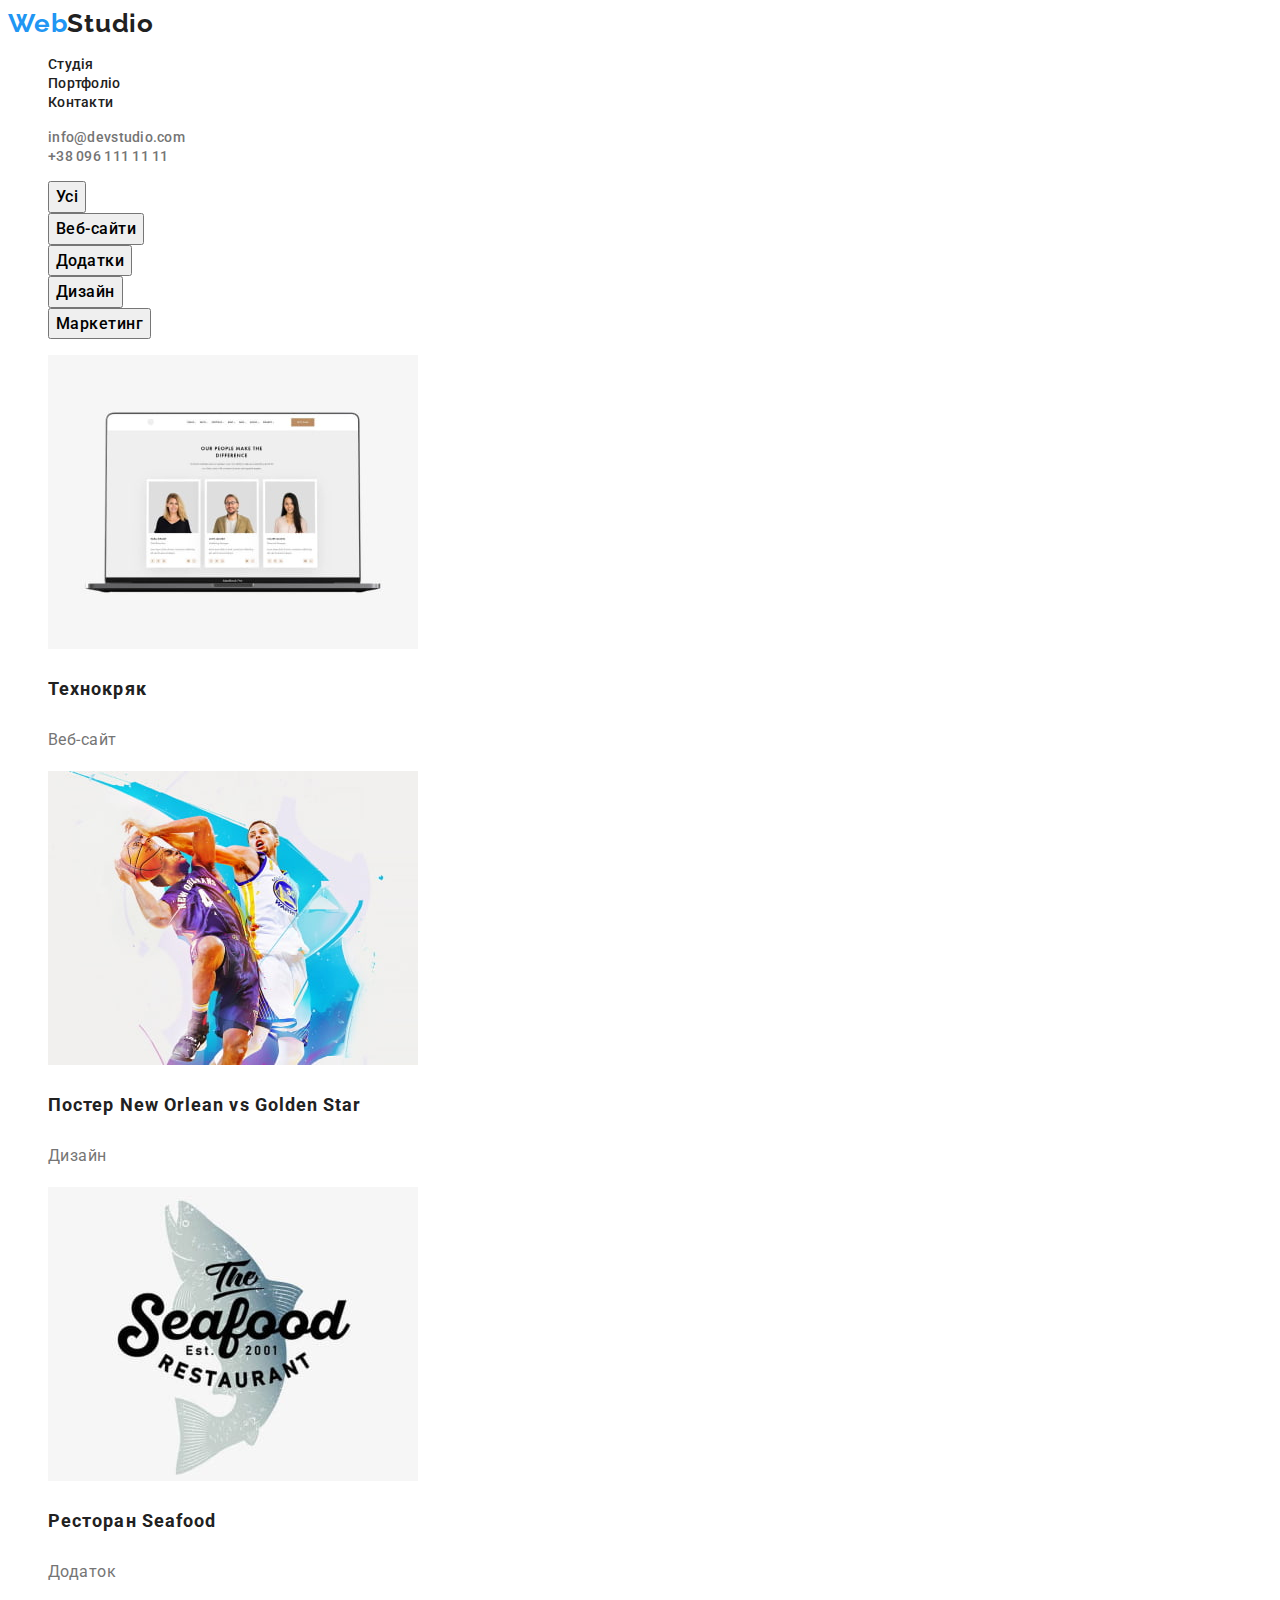
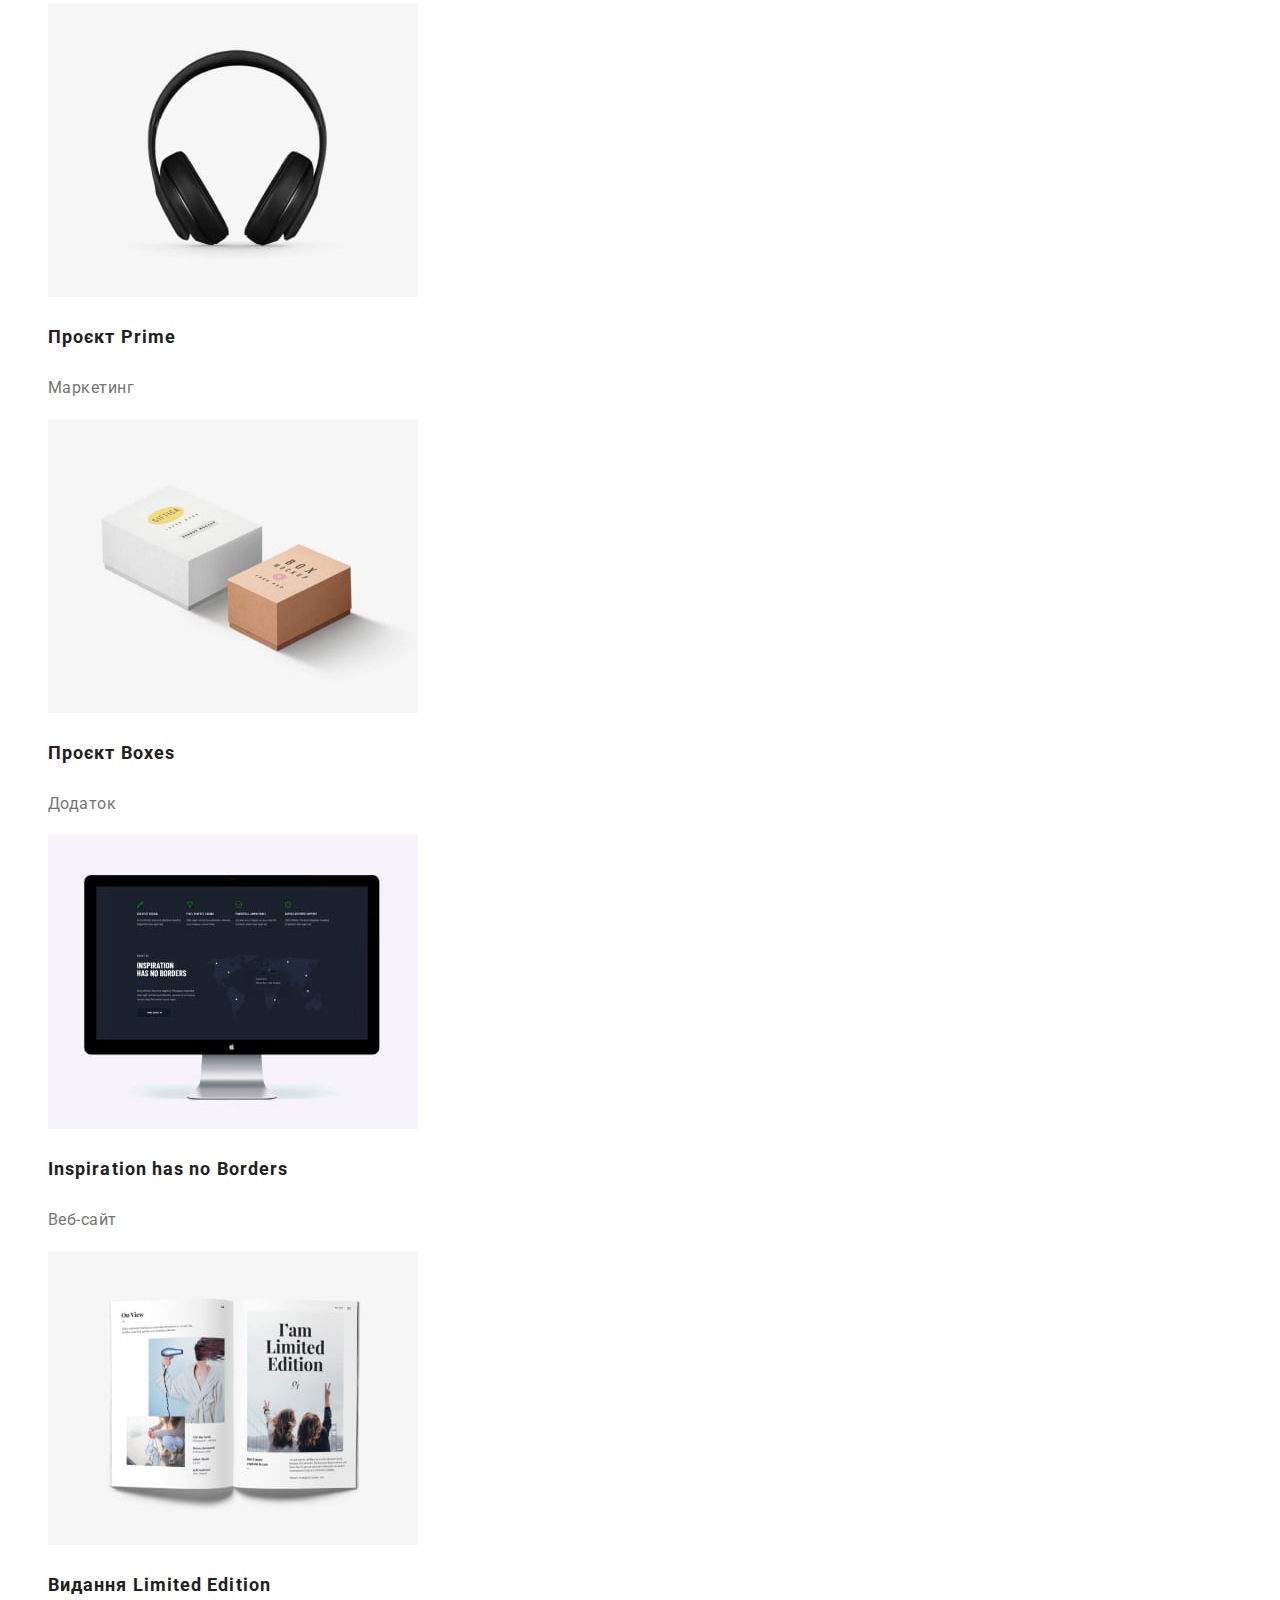
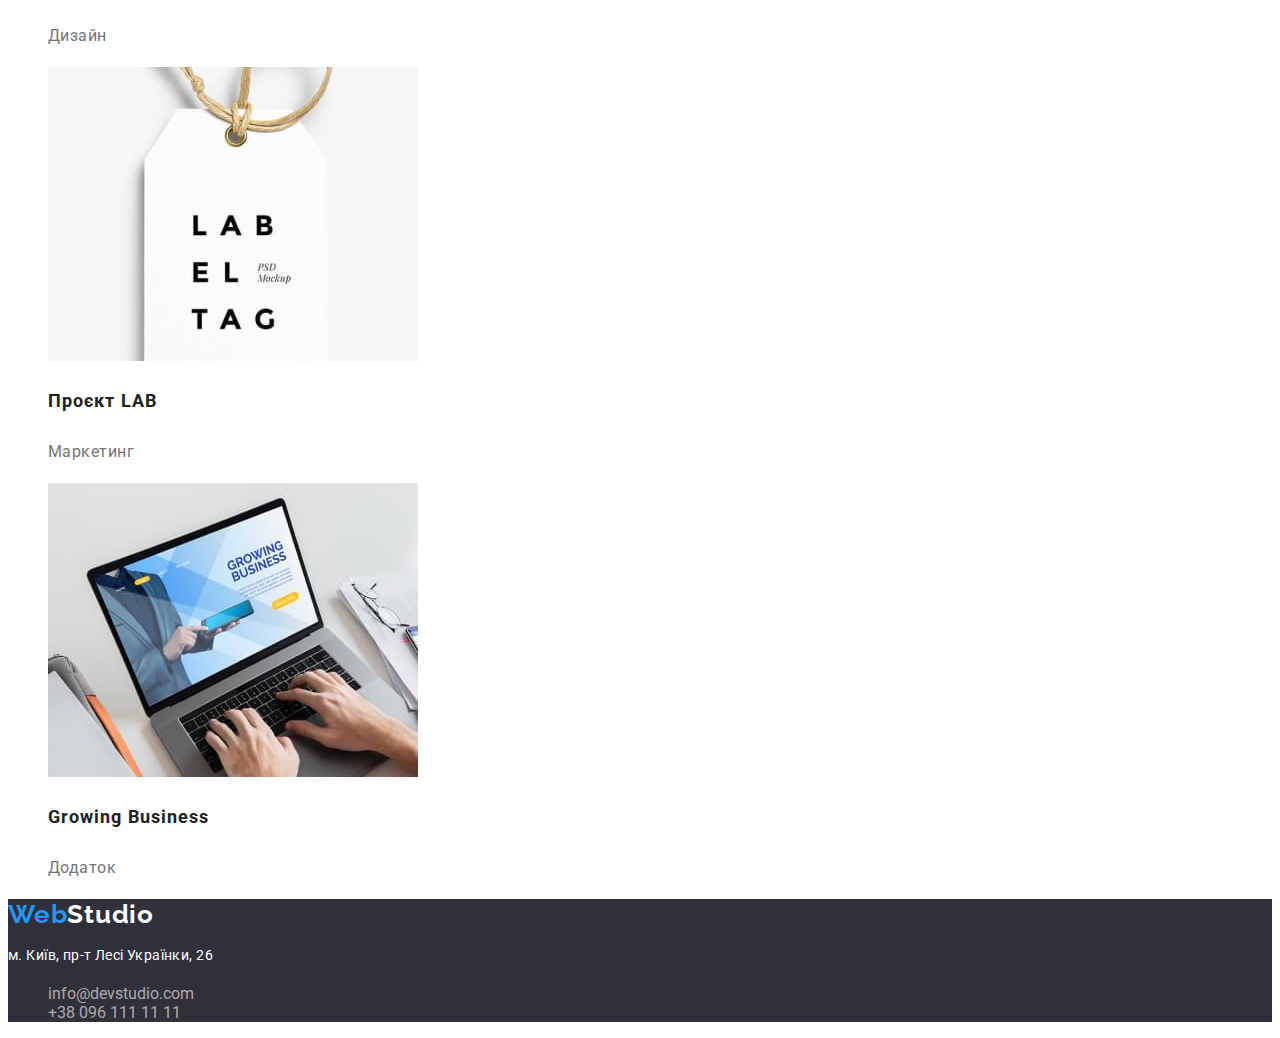
==== portfolio.html @ 9db8fd7f "created repository" ====
<!DOCTYPE html>
<html lang="uk-UA">
  <head>
    <meta charset="UTF-8" />
    <meta http-equiv="X-UA-Compatible" content="IE=edge" />
    <meta name="viewport" content="width=device-width, initial-scale=1.0" />
    <link rel="preconnect" href="https://fonts.googleapis.com" />
    <link rel="preconnect" href="https://fonts.gstatic.com" crossorigin />
    <link
      href="https://fonts.googleapis.com/css2?family=Raleway:wght@700&family=Roboto:wght@400;500;700;900&display=swap"
      rel="stylesheet"
    />
    <link rel="stylesheet" href="./css/styles.css" />
    <title>WebStudio Portfolio</title>
  </head>
  <body>
    <header>
      <a href="./index.html" class="logo"
        ><span class="part-of-logo">Web</span>Studio</a
      >
      <nav>
        <ul>
          <li><a href="./index.html" class="iteractive-element">Студія</a></li>
          <li>
            <a href="./portfolio.html" class="iteractive-element">Портфоліо</a>
          </li>
          <li><a href="#" class="iteractive-element">Контакти</a></li>
        </ul>
      </nav>
      <ul class="contacts-header">
        <li>
          <a href="mailto:info@devstudio.com" class="contact"
            >info@devstudio.com</a
          >
        </li>
        <li>
          <a href="tel:+380961111111" class="contact">+38 096 111 11 11</a>
        </li>
      </ul>
    </header>
    <main>
      <section>
        <!-- filters -->
        <ul class="filters">
          <li>
            <button type="button">Усі</button>
          </li>
          <li>
            <button type="button">Веб-сайти</button>
          </li>
          <li>
            <button type="button">Додатки</button>
          </li>
          <li>
            <button type="button">Дизайн</button>
          </li>
          <li>
            <button type="button">Маркетинг</button>
          </li>
        </ul>
        <!-- projects -->
        <ul class="projects">
          <!-- 1 -->
          <li>
            <img
              src="./images/project-photo-1.jpg"
              alt="a website on a laptop"
              width="370"
              height="294"
            />
            <h3>Технокряк</h3>
            <p>Веб-сайт</p>
          </li>
          <!-- 2 -->
          <li>
            <img
              src="./images/project-photo-2.jpg"
              alt="two men playing basketball"
              width="370"
              height="294"
            />
            <h3>Постер New Orlean vs Golden Star</h3>
            <p>Дизайн</p>
          </li>
          <!-- 3 -->
          <li>
            <img
              src="./images/project-photo-3.jpg"
              alt="a seafood restaurant logo"
              width="370"
              height="294"
            />
            <h3>Ресторан Seafood</h3>
            <p>Додаток</p>
          </li>
          <!-- 4 -->
          <li>
            <img
              src="./images/project-photo-4.jpg"
              alt="headphones"
              width="370"
              height="294"
            />
            <h3>Проєкт Prime</h3>
            <p>Маркетинг</p>
          </li>
          <!-- 5 -->
          <li>
            <img
              src="./images/project-photo-5.jpg"
              alt="two boxes"
              width="370"
              height="294"
            />
            <h3>Проєкт Boxes</h3>
            <p>Додаток</p>
          </li>
          <!-- 6 -->
          <li>
            <img
              src="./images/project-photo-6.jpg"
              alt="a website on a computer"
              width="370"
              height="294"
            />
            <h3>Inspiration has no Borders</h3>
            <p>Веб-сайт</p>
          </li>
          <!-- 7 -->
          <li>
            <img
              src="./images/project-photo-7.jpg"
              alt="an opened magazine"
              width="370"
              height="294"
            />
            <h3>Видання Limited Edition</h3>
            <p>Дизайн</p>
          </li>
          <!-- 8 -->
          <li>
            <img
              src="./images/project-photo-8.jpg"
              alt="a tag with a text on it"
              width="370"
              height="294"
            />
            <h3>Проєкт LAB</h3>
            <p>Маркетинг</p>
          </li>
          <!-- 9 -->
          <li>
            <img
              src="./images/project-photo-9.jpg"
              alt="someone is typing on a computer"
              width="370"
              height="294"
            />
            <h3>Growing Business</h3>
            <p>Додаток</p>
          </li>
        </ul>
      </section>
    </main>
    <footer class="footer">
      <a href="./index.html" class="logo"
        ><span class="part-of-logo">Web</span>Studio</a
      >
      <address class="address">
        <p>м. Київ, пр-т Лесі Українки, 26</p>
        <ul class="contacts-footer">
          <li>
            <a href="mailto:info@devstudio.com" class="contact"
              >info@devstudio.com</a
            >
          </li>
          <li>
            <a href="tel:+380961111111" class="contact">+38 096 111 11 11</a>
          </li>
        </ul>
      </address>
    </footer>
  </body>
</html>
---- css/styles.css ----
:root {
  --brand-color: #2196f3;
  --brand-background-color: #2f303a;
  --text-color: #212121;
  --white-color: #ffffff;
  --gray-color: #757575;
  --background-color: #f5f4fa;
}

body {
  font-family: "Roboto", sans-serif;
  color: var(--text-color);
  background-color: var(--white-color);
}
li {
  list-style-type: none;
}
.logo {
  color: var(--text-color);
  font-family: "Raleway", sans-serif;
  text-decoration: none;
  font-weight: 700;
  font-size: 26px;
  line-height: 1.17;
  letter-spacing: 0.03em;
}
.logo .part-of-logo {
  color: var(--brand-color);
}
.iteractive-element {
  color: var(--text-color);
  text-decoration: none;
  font-weight: 500;
  font-size: 14px;
  line-height: 1.14;
  letter-spacing: 0.02em;
}
.contacts-header .contact {
  color: var(--gray-color);
  text-decoration: none;
  font-weight: 500;
  font-size: 14px;
  line-height: 1.14;
  letter-spacing: 0.02em;
}

.order-section {
  background-color: var(--brand-background-color);
}
.order-section h1 {
  color: var(--white-color);
  font-weight: 900;
  font-size: 44px;
  line-height: 1.36;
  text-align: center;
  letter-spacing: 0.06em;
  text-transform: uppercase;
}
.order-section button {
  background-color: var(--brand-color);
  font-weight: 700;
  font-size: 16px;
  line-height: 1.87;
  text-align: center;
  letter-spacing: 0.06em;
  color: var(--white-color);
}
button {
  cursor: pointer;
  font-family: inherit;
}
.benefits-section h3 {
  font-weight: 700;
  font-size: 14px;
  line-height: 1.14;
  letter-spacing: 0.03em;
  text-transform: uppercase;
}
.benefits-section p {
  color: var(--gray-color);
  font-size: 14px;
  line-height: 1.71;
  letter-spacing: 0.03em;
}
.we-do-section h2 {
  font-weight: 700;
  font-size: 36px;
  line-height: 1.17;
  text-align: center;
  letter-spacing: 0.03em;
}
.our-team-section {
  background-color: var(--background-color);
}
.our-team-section h2 {
  font-weight: 700;
  font-size: 36px;
  line-height: 1.17;
  text-align: center;
  letter-spacing: 0.03em;
}
.our-team-section h3 {
  font-weight: 500;
  font-size: 16px;
  line-height: 1.19;
  text-align: center;
  letter-spacing: 0.03em;
}
.our-team-section p {
  font-size: 16px;
  line-height: 1.19;
  text-align: center;
  letter-spacing: 0.03em;
  color: var(--gray-color);
}

.filters button {
  font-weight: 500;
  font-size: 16px;
  line-height: 1.6;
  text-align: center;
  letter-spacing: 0.03em;
}
.filters button:hover,
.filters button:focus {
  background-color: var(--brand-color);
  color: var(--white-color);
}
.projects h3 {
  font-weight: 700;
  font-size: 18px;
  line-height: 2;
  letter-spacing: 0.06em;
}
.projects p {
  font-size: 16px;
  line-height: 1.875;
  letter-spacing: 0.03em;
  color: var(--gray-color);
}

.contacts-footer .contact {
  color: rgba(255, 255, 255, 0.6);
  text-decoration: none;
}
.footer {
  background-color: var(--brand-background-color);
}
footer .logo {
  color: var(--white-color);
}
.footer p {
  font-size: 14px;
  line-height: 1.71;
  letter-spacing: 0.03em;
  color: var(--white-color);
}
.address {
  font-style: normal;
}
.iteractive-element:hover,
.contact:hover,
.iteractive-element:focus,
.contact:focus {
  color: var(--brand-color);
}
.container {
  display: flex;
}
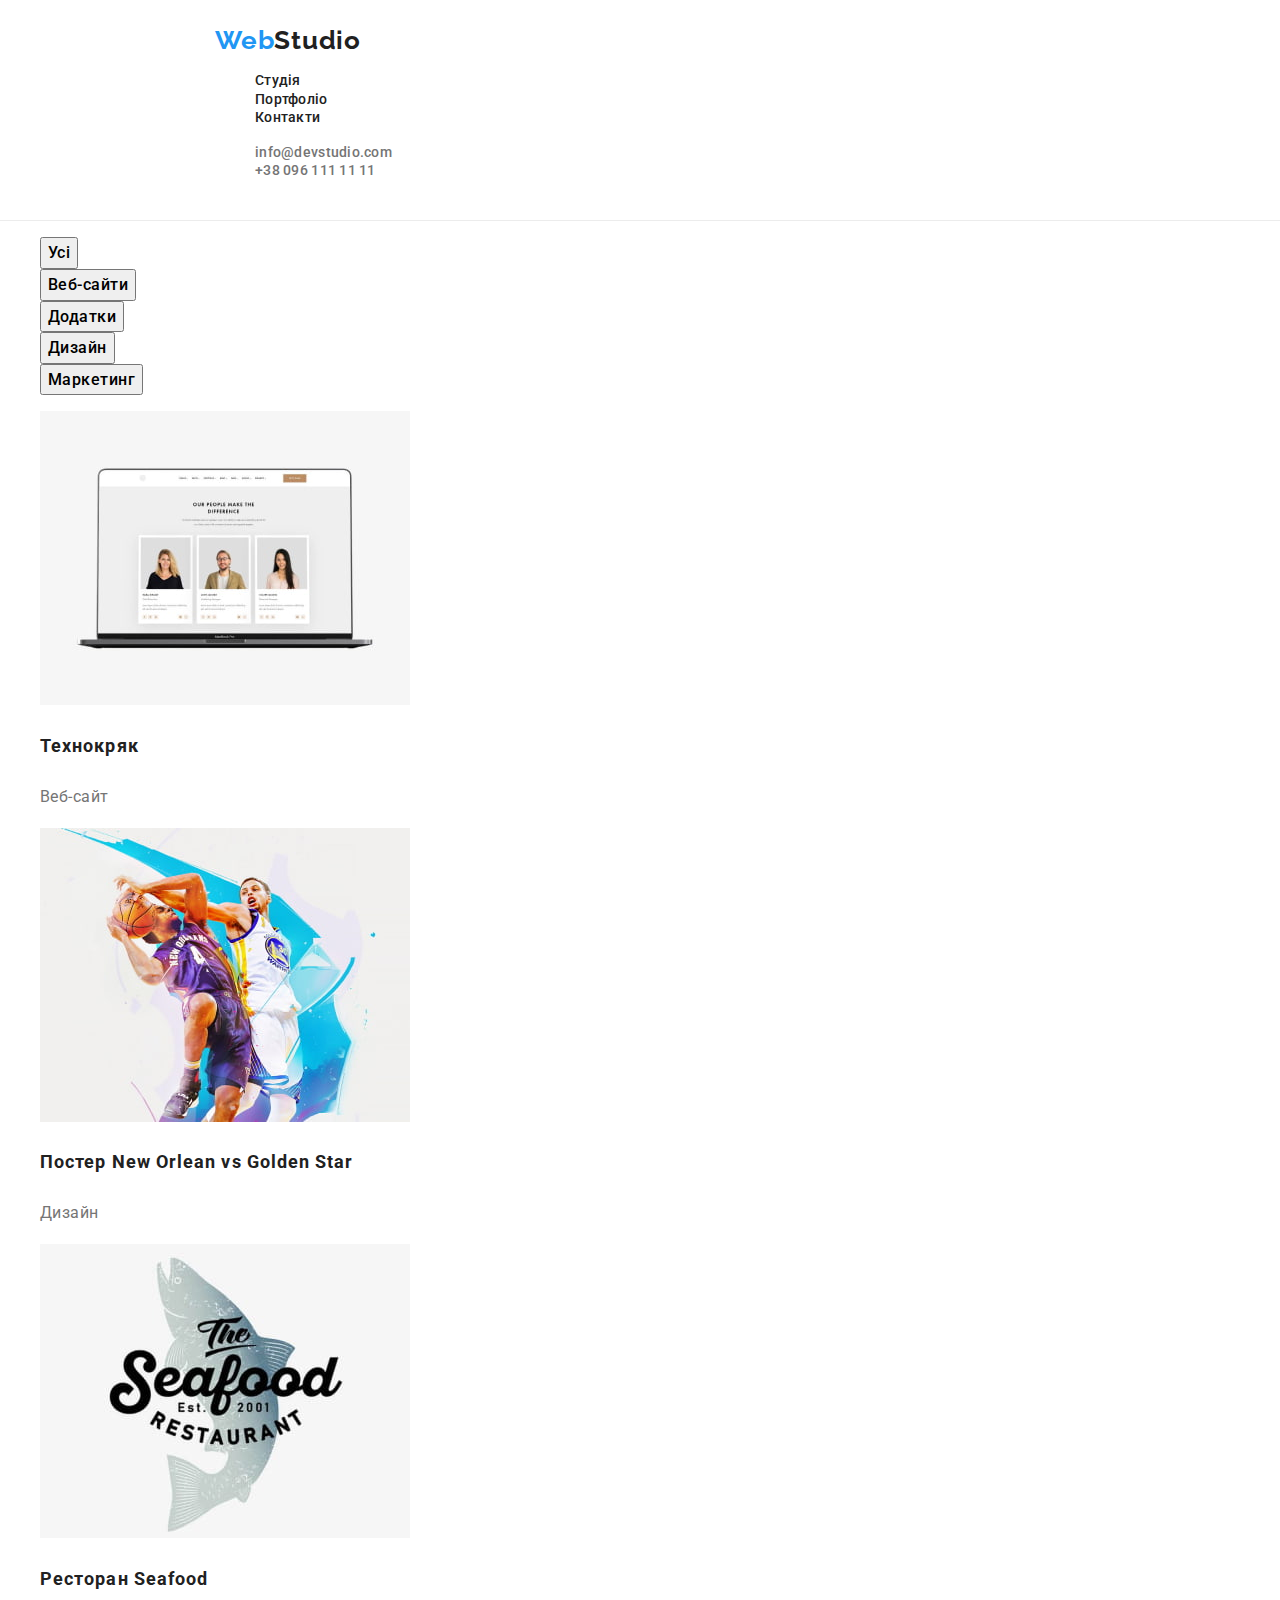
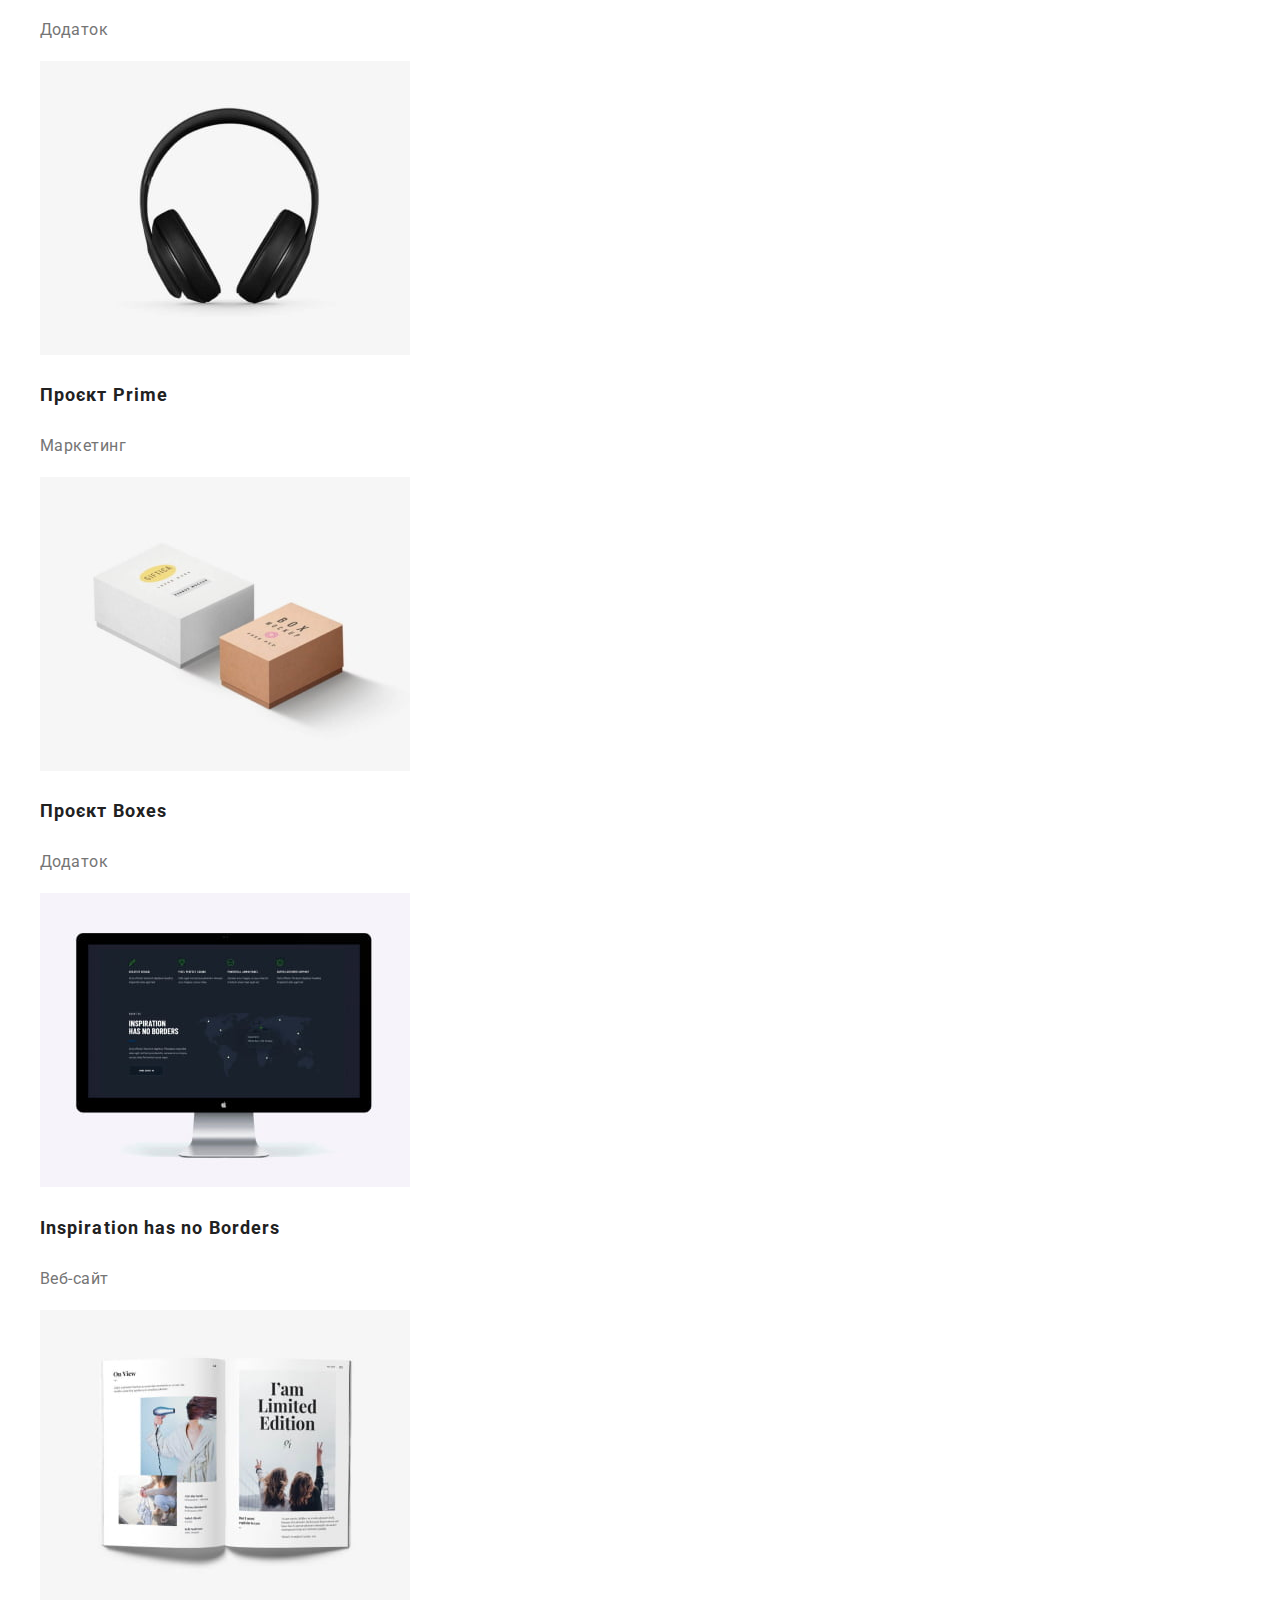
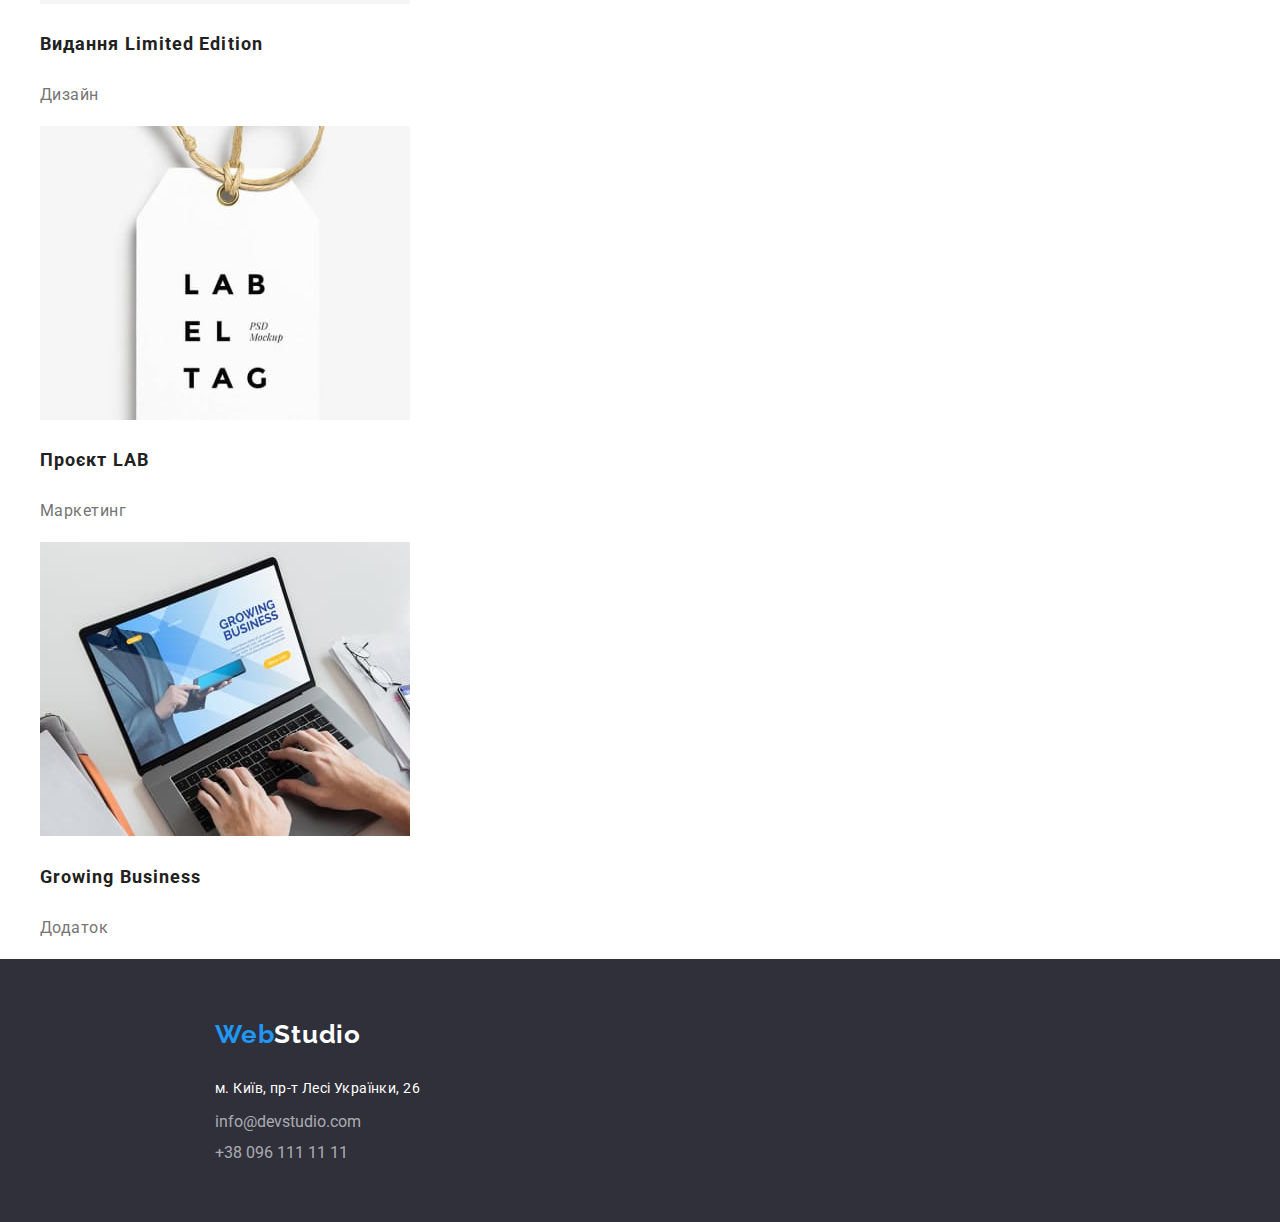
==== commit 4110c608: "finished geometry of studio page" ====
--- a/portfolio.html
+++ b/portfolio.html
@@ -4,6 +4,10 @@
     <meta charset="UTF-8" />
     <meta http-equiv="X-UA-Compatible" content="IE=edge" />
     <meta name="viewport" content="width=device-width, initial-scale=1.0" />
+    <link
+      rel="stylesheet"
+      href="https://cdnjs.cloudflare.com/ajax/libs/modern-normalize/1.0.0/modern-normalize.min.css"
+    />
     <link rel="preconnect" href="https://fonts.googleapis.com" />
     <link rel="preconnect" href="https://fonts.gstatic.com" crossorigin />
     <link
--- a/css/styles.css
+++ b/css/styles.css
@@ -113,7 +113,14 @@
   letter-spacing: 0.03em;
   color: var(--gray-color);
 }
-
+.our-team-section li {
+  background-color: var(--white-color);
+  box-shadow: 0px 1px 3px rgba(0, 0, 0, 0.12), 0px 1px 1px rgba(0, 0, 0, 0.14),
+    0px 2px 1px rgba(0, 0, 0, 0.2);
+  border-radius: 0px 0px 4px 4px;
+  width: 270px;
+  height: 368px;
+}
 .filters button {
   font-weight: 500;
   font-size: 16px;
@@ -164,6 +171,142 @@
 .contact:focus {
   color: var(--brand-color);
 }
+
+/* geometry styles */
+body {
+  width: 1600px;
+}
 .container {
-  display: flex;
-}+  width: 1200px;
+  margin: 0;
+  padding: 0;
+}
+/* header */
+.header {
+  display: flex;
+  align-items: center;
+}
+.h-box {
+  display: flex;
+  margin: 0;
+  padding: 0;
+}
+header .item:not(:last-child) {
+  flex-grow: 45px;
+  margin-right: 50px;
+}
+.contacts-header > .item:not(:last-child) {
+  margin-right: 40px;
+}
+header {
+  border-bottom: 1px solid #ececec;
+  padding: 25px 215px;
+}
+.logo {
+  margin-right: 93px;
+}
+.navigation {
+  margin-right: 354px;
+}
+/* main */
+.section {
+  padding: 94px 215px;
+}
+.benefits-box {
+  display: flex;
+  margin: 0;
+  padding: 0;
+}
+/* studio sections */
+/* 1-st section */
+.order-section {
+  padding: 200px 215px;
+}
+.order-button {
+  border-radius: 4px;
+  width: 200px;
+  height: 50px;
+  margin-left: 485px;
+  margin-right: 485px;
+}
+.order-section h1 {
+  width: 695px;
+  margin: 0 auto 30px auto;
+}
+/* 2-nd section */
+
+.benefits-section .item:not(:last-child) {
+  margin-right: 30px;
+}
+.benefits-section h3 {
+  margin: 0 0 10px;
+}
+.benefits-section p {
+  margin: 0;
+  width: 270px;
+}
+/* 3-rd section */
+.we-do-section {
+  padding-top: 0;
+}
+.we-do-section h2 {
+  margin: 0 0 50px;
+}
+.we-do-section .container {
+  flex-direction: column;
+}
+.we-do-section ul {
+  display: flex;
+  padding: 0;
+  margin: 0;
+}
+.we-do-section .item:not(:last-child) {
+  margin-right: 30px;
+}
+/* 4-th section */
+.our-team-section .container {
+  flex-direction: column;
+}
+.our-team-section h2 {
+  margin: 0 0 50px;
+}
+.our-team-section ul {
+  display: flex;
+  margin: 0;
+  padding: 0;
+}
+.our-team-section img {
+  display: block;
+}
+.our-team-section li:not(:last-child) {
+  margin-right: 30px;
+}
+.our-team-section h3 {
+  margin: 30px 0 0;
+}
+.our-team-section p {
+  margin: 10px 0 0;
+}
+/* footer */
+footer {
+  padding: 60px 215px;
+}
+footer .logo {
+  margin: 0;
+}
+footer p {
+  margin: 28px 0 12px;
+}
+footer ul {
+  padding: 0;
+  margin: 0;
+}
+footer li:not(:last-child) {
+margin-bottom: 12px;
+}
+/* body {
+  display: flex;
+  flex-direction: column;
+  width: 1600px;
+  margin: 0 auto;
+} */
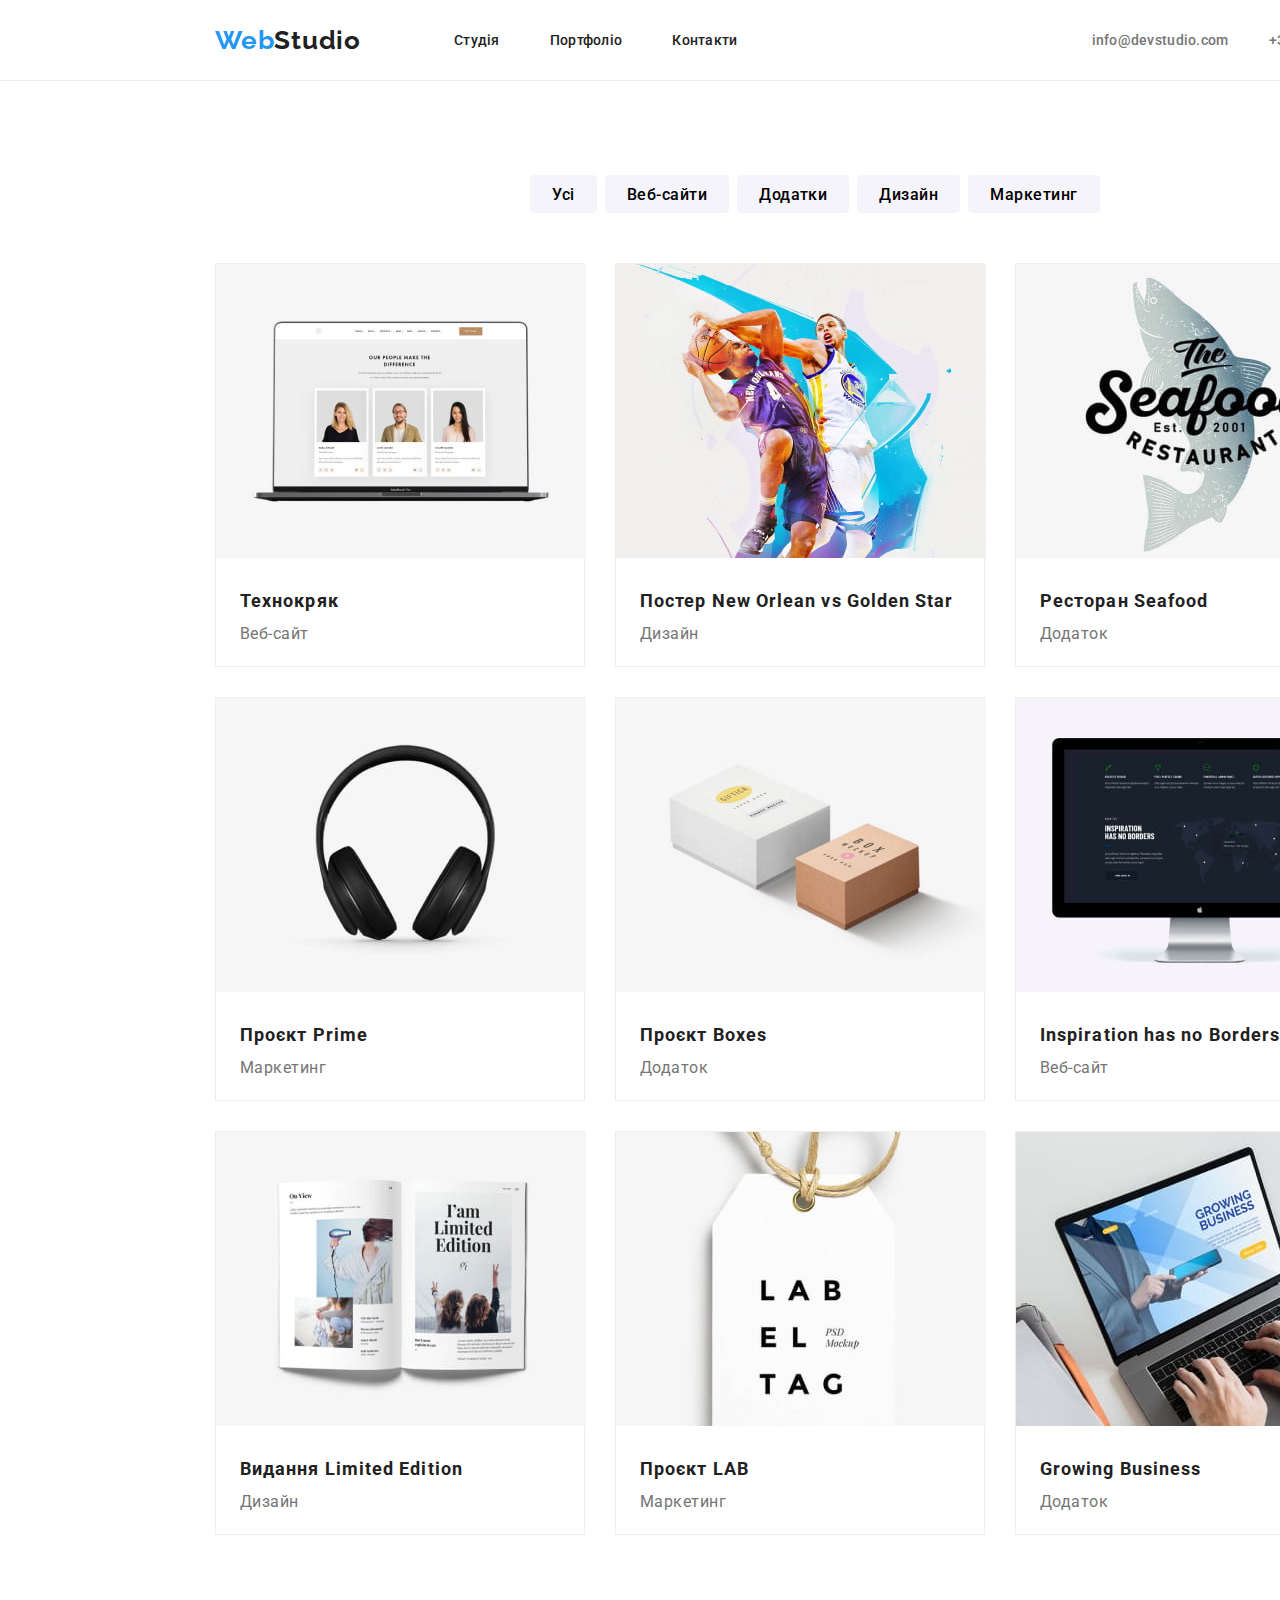
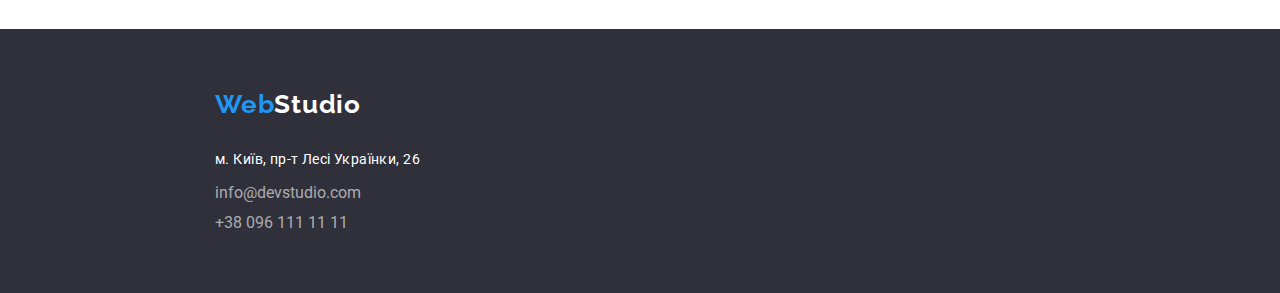
==== commit b6b5d65e: "finished" ====
--- a/portfolio.html
+++ b/portfolio.html
@@ -19,170 +19,184 @@
   </head>
   <body>
     <header>
-      <a href="./index.html" class="logo"
-        ><span class="part-of-logo">Web</span>Studio</a
-      >
-      <nav>
-        <ul>
-          <li><a href="./index.html" class="iteractive-element">Студія</a></li>
-          <li>
-            <a href="./portfolio.html" class="iteractive-element">Портфоліо</a>
-          </li>
-          <li><a href="#" class="iteractive-element">Контакти</a></li>
-        </ul>
-      </nav>
-      <ul class="contacts-header">
-        <li>
-          <a href="mailto:info@devstudio.com" class="contact"
-            >info@devstudio.com</a
-          >
-        </li>
-        <li>
-          <a href="tel:+380961111111" class="contact">+38 096 111 11 11</a>
-        </li>
-      </ul>
-    </header>
-    <main>
-      <section>
-        <!-- filters -->
-        <ul class="filters">
-          <li>
-            <button type="button">Усі</button>
-          </li>
-          <li>
-            <button type="button">Веб-сайти</button>
-          </li>
-          <li>
-            <button type="button">Додатки</button>
-          </li>
-          <li>
-            <button type="button">Дизайн</button>
-          </li>
-          <li>
-            <button type="button">Маркетинг</button>
-          </li>
-        </ul>
-        <!-- projects -->
-        <ul class="projects">
-          <!-- 1 -->
-          <li>
-            <img
-              src="./images/project-photo-1.jpg"
-              alt="a website on a laptop"
-              width="370"
-              height="294"
-            />
-            <h3>Технокряк</h3>
-            <p>Веб-сайт</p>
-          </li>
-          <!-- 2 -->
-          <li>
-            <img
-              src="./images/project-photo-2.jpg"
-              alt="two men playing basketball"
-              width="370"
-              height="294"
-            />
-            <h3>Постер New Orlean vs Golden Star</h3>
-            <p>Дизайн</p>
-          </li>
-          <!-- 3 -->
-          <li>
-            <img
-              src="./images/project-photo-3.jpg"
-              alt="a seafood restaurant logo"
-              width="370"
-              height="294"
-            />
-            <h3>Ресторан Seafood</h3>
-            <p>Додаток</p>
-          </li>
-          <!-- 4 -->
-          <li>
-            <img
-              src="./images/project-photo-4.jpg"
-              alt="headphones"
-              width="370"
-              height="294"
-            />
-            <h3>Проєкт Prime</h3>
-            <p>Маркетинг</p>
-          </li>
-          <!-- 5 -->
-          <li>
-            <img
-              src="./images/project-photo-5.jpg"
-              alt="two boxes"
-              width="370"
-              height="294"
-            />
-            <h3>Проєкт Boxes</h3>
-            <p>Додаток</p>
-          </li>
-          <!-- 6 -->
-          <li>
-            <img
-              src="./images/project-photo-6.jpg"
-              alt="a website on a computer"
-              width="370"
-              height="294"
-            />
-            <h3>Inspiration has no Borders</h3>
-            <p>Веб-сайт</p>
-          </li>
-          <!-- 7 -->
-          <li>
-            <img
-              src="./images/project-photo-7.jpg"
-              alt="an opened magazine"
-              width="370"
-              height="294"
-            />
-            <h3>Видання Limited Edition</h3>
-            <p>Дизайн</p>
-          </li>
-          <!-- 8 -->
-          <li>
-            <img
-              src="./images/project-photo-8.jpg"
-              alt="a tag with a text on it"
-              width="370"
-              height="294"
-            />
-            <h3>Проєкт LAB</h3>
-            <p>Маркетинг</p>
-          </li>
-          <!-- 9 -->
-          <li>
-            <img
-              src="./images/project-photo-9.jpg"
-              alt="someone is typing on a computer"
-              width="370"
-              height="294"
-            />
-            <h3>Growing Business</h3>
-            <p>Додаток</p>
-          </li>
-        </ul>
-      </section>
-    </main>
-    <footer class="footer">
-      <a href="./index.html" class="logo"
-        ><span class="part-of-logo">Web</span>Studio</a
-      >
-      <address class="address">
-        <p>м. Київ, пр-т Лесі Українки, 26</p>
-        <ul class="contacts-footer">
-          <li>
+      <div class="container header">
+        <a href="./index.html" class="logo"
+          ><span class="part-of-logo">Web</span>Studio</a
+        >
+        <nav class="navigation">
+          <ul class="h-box">
+            <li class="item">
+              <a href="./index.html" class="iteractive-element">Студія</a>
+            </li>
+            <li class="item">
+              <a href="./portfolio.html" class="iteractive-element"
+                >Портфоліо</a
+              >
+            </li>
+            <li class="item">
+              <a href="#" class="iteractive-element">Контакти</a>
+            </li>
+          </ul>
+        </nav>
+        <ul class="contacts-header h-box">
+          <li class="item">
             <a href="mailto:info@devstudio.com" class="contact"
               >info@devstudio.com</a
             >
           </li>
-          <li>
+          <li class="item">
             <a href="tel:+380961111111" class="contact">+38 096 111 11 11</a>
           </li>
         </ul>
-      </address>
+      </div>
+    </header>
+    <main>
+      <section class="section">
+        <!-- filters -->
+        <div class="filters container">
+          <ul>
+            <li>
+              <button type="button">Усі</button>
+            </li>
+            <li>
+              <button type="button">Веб-сайти</button>
+            </li>
+            <li>
+              <button type="button">Додатки</button>
+            </li>
+            <li>
+              <button type="button">Дизайн</button>
+            </li>
+            <li>
+              <button type="button">Маркетинг</button>
+            </li>
+          </ul>
+        </div>
+        <!-- projects -->
+        <div class="container">
+          <ul class="projects card-set">
+            <!-- 1 -->
+            <li class="item">
+              <img
+                src="./images/project-photo-1.jpg"
+                alt="a website on a laptop"
+                width="370"
+                height="294"
+              />
+              <h3>Технокряк</h3>
+              <p>Веб-сайт</p>
+            </li>
+            <!-- 2 -->
+            <li class="item">
+              <img
+                src="./images/project-photo-2.jpg"
+                alt="two men playing basketball"
+                width="370"
+                height="294"
+              />
+              <h3>Постер New Orlean vs Golden Star</h3>
+              <p>Дизайн</p>
+            </li>
+            <!-- 3 -->
+            <li class="item">
+              <img
+                src="./images/project-photo-3.jpg"
+                alt="a seafood restaurant logo"
+                width="370"
+                height="294"
+              />
+              <h3>Ресторан Seafood</h3>
+              <p>Додаток</p>
+            </li>
+            <!-- 4 -->
+            <li class="item">
+              <img
+                src="./images/project-photo-4.jpg"
+                alt="headphones"
+                width="370"
+                height="294"
+              />
+              <h3>Проєкт Prime</h3>
+              <p>Маркетинг</p>
+            </li>
+            <!-- 5 -->
+            <li class="item">
+              <img
+                src="./images/project-photo-5.jpg"
+                alt="two boxes"
+                width="370"
+                height="294"
+              />
+              <h3>Проєкт Boxes</h3>
+              <p>Додаток</p>
+            </li>
+            <!-- 6 -->
+            <li class="item">
+              <img
+                src="./images/project-photo-6.jpg"
+                alt="a website on a computer"
+                width="370"
+                height="294"
+              />
+              <h3>Inspiration has no Borders</h3>
+              <p>Веб-сайт</p>
+            </li>
+            <!-- 7 -->
+            <li class="item">
+              <img
+                src="./images/project-photo-7.jpg"
+                alt="an opened magazine"
+                width="370"
+                height="294"
+              />
+              <h3>Видання Limited Edition</h3>
+              <p>Дизайн</p>
+            </li>
+            <!-- 8 -->
+            <li class="item">
+              <img
+                src="./images/project-photo-8.jpg"
+                alt="a tag with a text on it"
+                width="370"
+                height="294"
+              />
+              <h3>Проєкт LAB</h3>
+              <p>Маркетинг</p>
+            </li>
+            <!-- 9 -->
+            <li class="item">
+              <img
+                src="./images/project-photo-9.jpg"
+                alt="someone is typing on a computer"
+                width="370"
+                height="294"
+              />
+              <h3>Growing Business</h3>
+              <p>Додаток</p>
+            </li>
+          </ul>
+        </div>
+      </section>
+    </main>
+    <footer class="footer">
+      <div class="container">
+        <a href="./index.html" class="logo"
+          ><span class="part-of-logo">Web</span>Studio</a
+        >
+        <address class="address">
+          <p>м. Київ, пр-т Лесі Українки, 26</p>
+          <ul class="contacts-footer">
+            <li>
+              <a href="mailto:info@devstudio.com" class="contact"
+                >info@devstudio.com</a
+              >
+            </li>
+            <li>
+              <a href="tel:+380961111111" class="contact">+38 096 111 11 11</a>
+            </li>
+          </ul>
+        </address>
+      </div>
     </footer>
   </body>
 </html>
--- a/css/styles.css
+++ b/css/styles.css
@@ -64,6 +64,7 @@
   text-align: center;
   letter-spacing: 0.06em;
   color: var(--white-color);
+  border: 0;
 }
 button {
   cursor: pointer;
@@ -127,6 +128,11 @@
   line-height: 1.6;
   text-align: center;
   letter-spacing: 0.03em;
+  border: 0;
+  background-color: var(--background-color);
+  border-radius: 4px;
+  height: 38px;
+  padding: 6px 22px;
 }
 .filters button:hover,
 .filters button:focus {
@@ -211,11 +217,6 @@
 /* main */
 .section {
   padding: 94px 215px;
-}
-.benefits-box {
-  display: flex;
-  margin: 0;
-  padding: 0;
 }
 /* studio sections */
 /* 1-st section */
@@ -234,7 +235,6 @@
   margin: 0 auto 30px auto;
 }
 /* 2-nd section */
-
 .benefits-section .item:not(:last-child) {
   margin-right: 30px;
 }
@@ -244,6 +244,11 @@
 .benefits-section p {
   margin: 0;
   width: 270px;
+}
+.benefits-box {
+  display: flex;
+  margin: 0;
+  padding: 0;
 }
 /* 3-rd section */
 .we-do-section {
@@ -287,6 +292,19 @@
 .our-team-section p {
   margin: 10px 0 0;
 }
+/* portfolio section */
+/* filters */
+.filters ul {
+display: flex;
+flex-direction: row;
+justify-content: center;
+padding: 0;
+margin: 0;
+}
+.filters li:not(:last-child) {
+margin-right: 8px;
+}
+
 /* footer */
 footer {
   padding: 60px 215px;
@@ -303,6 +321,25 @@
 }
 footer li:not(:last-child) {
 margin-bottom: 12px;
+}
+.card-set {
+  display: flex;
+  flex-wrap: wrap;
+  gap: 30px;
+  padding: 0;
+  margin: 50px 0 0 ;
+}
+.card-set .item {
+  width: 370px;
+  height: 404px;
+  border: 1px solid#EEEEEE;
+  /* flex-basis: calc((100% - 60px)/3);  */
+}
+.card-set h3 {
+margin: 20px 24px 0;
+}
+.card-set p {
+  margin: 0 24px;
 }
 /* body {
   display: flex;
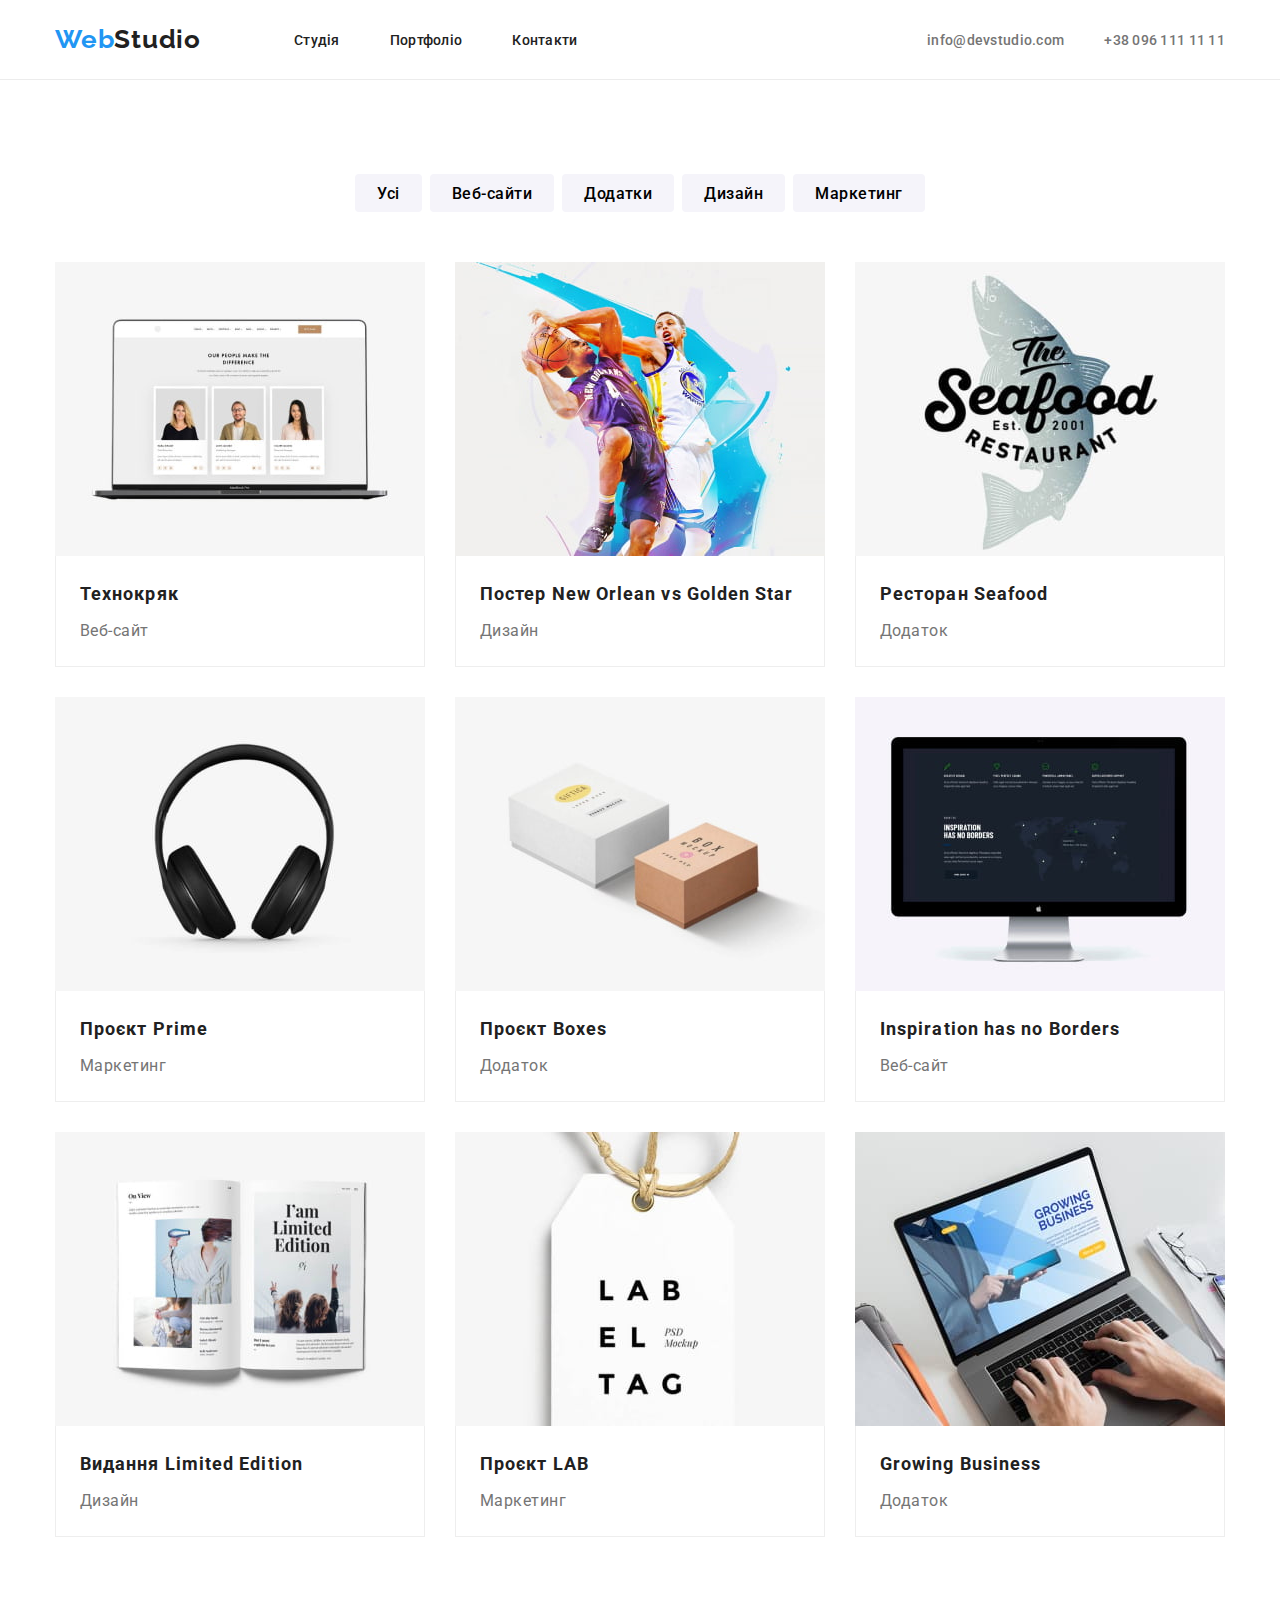
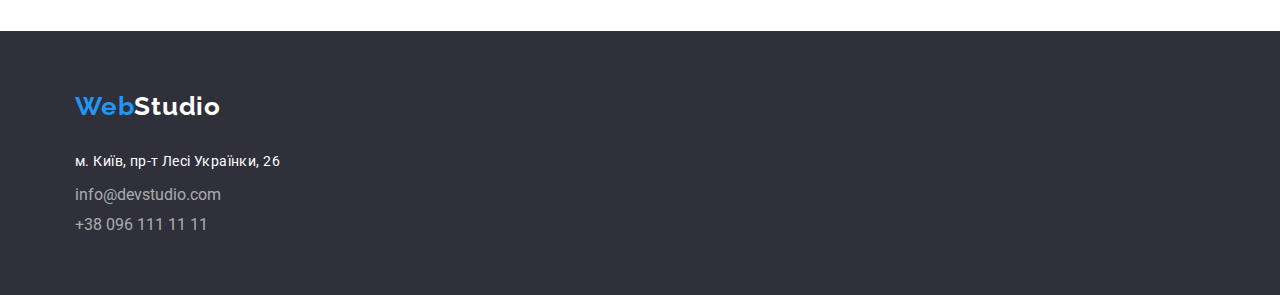
==== commit b4c78083: "fixed." ====
--- a/portfolio.html
+++ b/portfolio.html
@@ -52,28 +52,28 @@
     </header>
     <main>
       <section class="section">
-        <!-- filters -->
-        <div class="filters container">
-          <ul>
-            <li>
-              <button type="button">Усі</button>
-            </li>
-            <li>
-              <button type="button">Веб-сайти</button>
-            </li>
-            <li>
-              <button type="button">Додатки</button>
-            </li>
-            <li>
-              <button type="button">Дизайн</button>
-            </li>
-            <li>
-              <button type="button">Маркетинг</button>
-            </li>
-          </ul>
-        </div>
-        <!-- projects -->
         <div class="container">
+          <!-- filters -->
+          <div class="filters">
+            <ul>
+              <li>
+                <button type="button">Усі</button>
+              </li>
+              <li>
+                <button type="button">Веб-сайти</button>
+              </li>
+              <li>
+                <button type="button">Додатки</button>
+              </li>
+              <li>
+                <button type="button">Дизайн</button>
+              </li>
+              <li>
+                <button type="button">Маркетинг</button>
+              </li>
+            </ul>
+          </div>
+          <!-- projects -->
           <ul class="projects card-set">
             <!-- 1 -->
             <li class="item">
@@ -83,8 +83,10 @@
                 width="370"
                 height="294"
               />
-              <h3>Технокряк</h3>
-              <p>Веб-сайт</p>
+              <div class="card-text">
+                <h3>Технокряк</h3>
+                <p>Веб-сайт</p>
+              </div>
             </li>
             <!-- 2 -->
             <li class="item">
@@ -94,8 +96,10 @@
                 width="370"
                 height="294"
               />
-              <h3>Постер New Orlean vs Golden Star</h3>
-              <p>Дизайн</p>
+              <div class="card-text">
+                <h3>Постер New Orlean vs Golden Star</h3>
+                <p>Дизайн</p>
+              </div>
             </li>
             <!-- 3 -->
             <li class="item">
@@ -105,8 +109,10 @@
                 width="370"
                 height="294"
               />
-              <h3>Ресторан Seafood</h3>
-              <p>Додаток</p>
+              <div class="card-text">
+                <h3>Ресторан Seafood</h3>
+                <p>Додаток</p>
+              </div>
             </li>
             <!-- 4 -->
             <li class="item">
@@ -116,8 +122,10 @@
                 width="370"
                 height="294"
               />
-              <h3>Проєкт Prime</h3>
-              <p>Маркетинг</p>
+              <div class="card-text">
+                <h3>Проєкт Prime</h3>
+                <p>Маркетинг</p>
+              </div>
             </li>
             <!-- 5 -->
             <li class="item">
@@ -127,8 +135,10 @@
                 width="370"
                 height="294"
               />
-              <h3>Проєкт Boxes</h3>
-              <p>Додаток</p>
+              <div class="card-text">
+                <h3>Проєкт Boxes</h3>
+                <p>Додаток</p>
+              </div>
             </li>
             <!-- 6 -->
             <li class="item">
@@ -138,8 +148,10 @@
                 width="370"
                 height="294"
               />
-              <h3>Inspiration has no Borders</h3>
-              <p>Веб-сайт</p>
+              <div class="card-text">
+                <h3>Inspiration has no Borders</h3>
+                <p>Веб-сайт</p>
+              </div>
             </li>
             <!-- 7 -->
             <li class="item">
@@ -149,8 +161,10 @@
                 width="370"
                 height="294"
               />
-              <h3>Видання Limited Edition</h3>
-              <p>Дизайн</p>
+              <div class="card-text">
+                <h3>Видання Limited Edition</h3>
+                <p>Дизайн</p>
+              </div>
             </li>
             <!-- 8 -->
             <li class="item">
@@ -160,8 +174,10 @@
                 width="370"
                 height="294"
               />
-              <h3>Проєкт LAB</h3>
-              <p>Маркетинг</p>
+              <div class="card-text">
+                <h3>Проєкт LAB</h3>
+                <p>Маркетинг</p>
+              </div>
             </li>
             <!-- 9 -->
             <li class="item">
@@ -171,8 +187,10 @@
                 width="370"
                 height="294"
               />
-              <h3>Growing Business</h3>
-              <p>Додаток</p>
+              <div class="card-text">
+                <h3>Growing Business</h3>
+                <p>Додаток</p>
+              </div>
             </li>
           </ul>
         </div>
--- a/css/styles.css
+++ b/css/styles.css
@@ -180,12 +180,16 @@
 
 /* geometry styles */
 body {
-  width: 1600px;
+}
+img {
+  display: block;
+  width: 100%;
+  height: auto;
 }
 .container {
   width: 1200px;
-  margin: 0;
-  padding: 0;
+  margin: 0 auto;
+  padding: 0 15px;
 }
 /* header */
 .header {
@@ -206,29 +210,31 @@
 }
 header {
   border-bottom: 1px solid #ececec;
-  padding: 25px 215px;
-}
-.logo {
+}
+header .logo {
   margin-right: 93px;
-}
-.navigation {
-  margin-right: 354px;
+  padding: 24px 0 25px;
+}
+.iteractive-element {
+  padding: 32px 0;
+}
+.contacts-header {
+  margin-left: auto;
 }
 /* main */
 .section {
-  padding: 94px 215px;
+  padding: 94px 0;
 }
 /* studio sections */
 /* 1-st section */
 .order-section {
   padding: 200px 215px;
+  text-align: center;
 }
 .order-button {
   border-radius: 4px;
   width: 200px;
   height: 50px;
-  margin-left: 485px;
-  margin-right: 485px;
 }
 .order-section h1 {
   width: 695px;
@@ -280,8 +286,8 @@
   margin: 0;
   padding: 0;
 }
-.our-team-section img {
-  display: block;
+.our-team-section li {
+  padding-bottom: 30px;
 }
 .our-team-section li:not(:last-child) {
   margin-right: 30px;
@@ -295,55 +301,53 @@
 /* portfolio section */
 /* filters */
 .filters ul {
-display: flex;
-flex-direction: row;
-justify-content: center;
-padding: 0;
-margin: 0;
+  display: flex;
+  flex-direction: row;
+  justify-content: center;
+  padding: 0;
+  margin: 0;
 }
 .filters li:not(:last-child) {
-margin-right: 8px;
-}
-
+  margin-right: 8px;
+}
+.card-set {
+  display: flex;
+  flex-wrap: wrap;
+  gap: 30px;
+  padding: 0;
+  margin: 50px 0 0;
+}
+.card-set .item {
+  width: 370px;
+
+  /* flex-basis: calc((100% - 60px)/3);  */
+}
+.card-set h3 {
+  margin: 0 0 4px;
+}
+.card-set p {
+  margin: 0;
+}
+.card-text {
+  border-right: 1px solid#EEEEEE;
+  border-bottom: 1px solid#EEEEEE;
+  border-left: 1px solid#EEEEEE;
+  padding: 20px 24px;
+}
 /* footer */
 footer {
-  padding: 60px 215px;
-}
-footer .logo {
-  margin: 0;
+  padding: 60px;
+}
+footer address {
+  margin-top: 28px;
 }
 footer p {
-  margin: 28px 0 12px;
+  margin: 0 0 12px;
 }
 footer ul {
   padding: 0;
   margin: 0;
 }
 footer li:not(:last-child) {
-margin-bottom: 12px;
-}
-.card-set {
-  display: flex;
-  flex-wrap: wrap;
-  gap: 30px;
-  padding: 0;
-  margin: 50px 0 0 ;
-}
-.card-set .item {
-  width: 370px;
-  height: 404px;
-  border: 1px solid#EEEEEE;
-  /* flex-basis: calc((100% - 60px)/3);  */
-}
-.card-set h3 {
-margin: 20px 24px 0;
-}
-.card-set p {
-  margin: 0 24px;
-}
-/* body {
-  display: flex;
-  flex-direction: column;
-  width: 1600px;
-  margin: 0 auto;
-} */
+  margin-bottom: 12px;
+}
